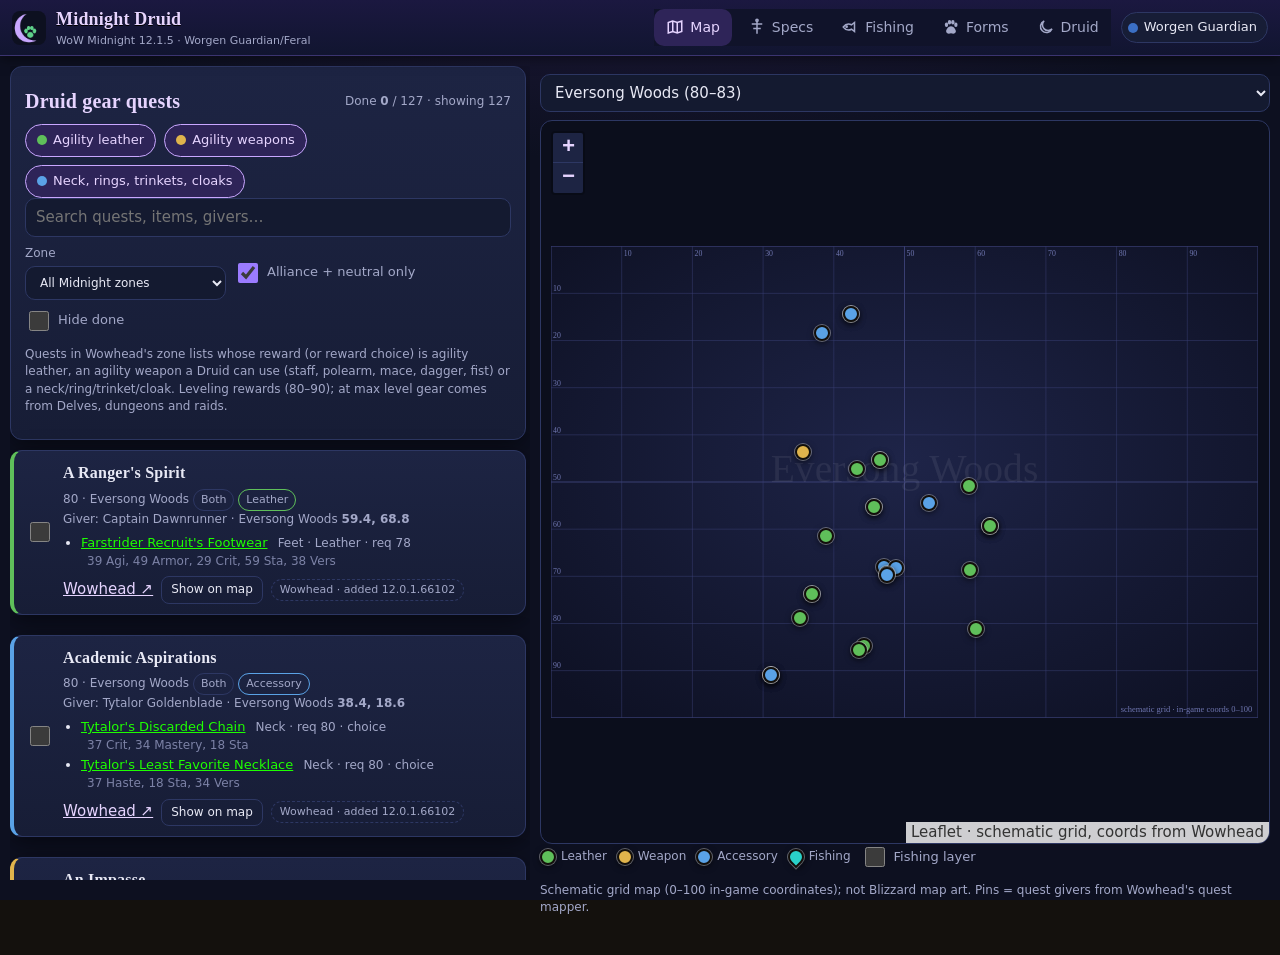
==== midnight/index.html @ b001a468 "WoW companion apps" ====
<!doctype html>
<html lang="en">
<head>
<meta charset="utf-8">
<meta name="viewport" content="width=device-width,initial-scale=1,viewport-fit=cover">
<title>Midnight Druid — WoW Midnight 12.1.5 Worgen Guardian/Feral companion</title>
<meta name="description" content="Fan-made WoW Midnight companion for a Worgen Druid: gear-quest map, Guardian/Feral builds and stats, fishing guide and a form Pokédex.">
<meta name="theme-color" content="#0f1220">
<link rel="manifest" href="manifest.webmanifest">
<link rel="icon" href="icons/icon-192.png" type="image/png">
<link rel="apple-touch-icon" href="icons/apple-touch-icon.png">
<meta name="apple-mobile-web-app-capable" content="yes">
<meta name="apple-mobile-web-app-status-bar-style" content="black-translucent">
<link rel="stylesheet" href="vendor/leaflet/leaflet.css">
<link rel="stylesheet" href="css/app.css">
</head>
<body class="midnight">
<header class="top">
  <img class="logo" src="icons/icon-192.png" alt="">
  <div><h1>Midnight Druid</h1><div class="sub">WoW Midnight 12.1.5 · Worgen Guardian/Feral</div></div>
  <div class="grow"></div>
  <nav class="tabs" role="tablist" aria-label="Sections">
    <button data-view="map" role="tab" aria-selected="true"><svg viewBox="0 0 24 24" fill="none" stroke="currentColor" stroke-width="2"><path d="M9 4 3 6v14l6-2 6 2 6-2V4l-6 2-6-2z"/><path d="M9 4v14M15 6v14"/></svg>Map</button>
    <button data-view="specs" role="tab" aria-selected="false"><svg viewBox="0 0 24 24" fill="none" stroke="currentColor" stroke-width="2"><path d="M12 3v18M5 8h14M7 14h10"/><circle cx="12" cy="3" r="1.5"/></svg>Specs</button>
    <button data-view="fishing" role="tab" aria-selected="false"><svg viewBox="0 0 24 24" fill="none" stroke="currentColor" stroke-width="2"><path d="M3 12c3-4 7-5 11-3l4-3v12l-4-3c-4 2-8 1-11-3z"/><circle cx="7.5" cy="11.5" r=".8" fill="currentColor"/></svg>Fishing</button>
    <button data-view="forms" role="tab" aria-selected="false"><svg viewBox="0 0 24 24" fill="currentColor"><ellipse cx="6" cy="9" rx="2.2" ry="3"/><ellipse cx="10" cy="5.5" rx="2.2" ry="3"/><ellipse cx="14.5" cy="5.5" rx="2.2" ry="3"/><ellipse cx="18.5" cy="9" rx="2.2" ry="3"/><path d="M12 11c3.5 0 6.5 4.2 6.5 6.8 0 2.2-1.8 3.2-3.6 3.2-1.2 0-1.9-.6-2.9-.6s-1.7.6-2.9.6c-1.8 0-3.6-1-3.6-3.2C5.5 15.2 8.5 11 12 11z"/></svg>Forms</button>
    <button data-view="druid" role="tab" aria-selected="false"><svg viewBox="0 0 24 24" fill="none" stroke="currentColor" stroke-width="2"><path d="M20 14.5A8 8 0 1 1 9.5 4a6.5 6.5 0 0 0 10.5 10.5z"/></svg>Druid</button>
  </nav>
  <button class="charpill" id="charpill" aria-label="Switch spec"></button>
</header>
<main>
  <div id="loading" class="empty">Loading Midnight data…</div>
  <section class="view on" id="view-map" aria-label="Map"></section>
  <section class="view" id="view-specs" aria-label="Specs"></section>
  <section class="view" id="view-fishing" aria-label="Fishing"></section>
  <section class="view" id="view-forms" aria-label="Forms"></section>
  <section class="view" id="view-druid" aria-label="Druid"></section>
</main>
<div id="map-holder" style="height:300px"></div>
<script src="vendor/leaflet/leaflet.js"></script>
<script type="module" src="js/app.js"></script>
</body>
</html>
---- midnight/vendor/leaflet/leaflet.css ----
/* required styles */

.leaflet-pane,
.leaflet-tile,
.leaflet-marker-icon,
.leaflet-marker-shadow,
.leaflet-tile-container,
.leaflet-pane > svg,
.leaflet-pane > canvas,
.leaflet-zoom-box,
.leaflet-image-layer,
.leaflet-layer {
	position: absolute;
	left: 0;
	top: 0;
	}
.leaflet-container {
	overflow: hidden;
	}
.leaflet-tile,
.leaflet-marker-icon,
.leaflet-marker-shadow {
	-webkit-user-select: none;
	   -moz-user-select: none;
	        user-select: none;
	  -webkit-user-drag: none;
	}
/* Prevents IE11 from highlighting tiles in blue */
.leaflet-tile::selection {
	background: transparent;
}
/* Safari renders non-retina tile on retina better with this, but Chrome is worse */
.leaflet-safari .leaflet-tile {
	image-rendering: -webkit-optimize-contrast;
	}
/* hack that prevents hw layers "stretching" when loading new tiles */
.leaflet-safari .leaflet-tile-container {
	width: 1600px;
	height: 1600px;
	-webkit-transform-origin: 0 0;
	}
.leaflet-marker-icon,
.leaflet-marker-shadow {
	display: block;
	}
/* .leaflet-container svg: reset svg max-width decleration shipped in Joomla! (joomla.org) 3.x */
/* .leaflet-container img: map is broken in FF if you have max-width: 100% on tiles */
.leaflet-container .leaflet-overlay-pane svg {
	max-width: none !important;
	max-height: none !important;
	}
.leaflet-container .leaflet-marker-pane img,
.leaflet-container .leaflet-shadow-pane img,
.leaflet-container .leaflet-tile-pane img,
.leaflet-container img.leaflet-image-layer,
.leaflet-container .leaflet-tile {
	max-width: none !important;
	max-height: none !important;
	width: auto;
	padding: 0;
	}

.leaflet-container img.leaflet-tile {
	/* See: https://bugs.chromium.org/p/chromium/issues/detail?id=600120 */
	mix-blend-mode: plus-lighter;
}

.leaflet-container.leaflet-touch-zoom {
	-ms-touch-action: pan-x pan-y;
	touch-action: pan-x pan-y;
	}
.leaflet-container.leaflet-touch-drag {
	-ms-touch-action: pinch-zoom;
	/* Fallback for FF which doesn't support pinch-zoom */
	touch-action: none;
	touch-action: pinch-zoom;
}
.leaflet-container.leaflet-touch-drag.leaflet-touch-zoom {
	-ms-touch-action: none;
	touch-action: none;
}
.leaflet-container {
	-webkit-tap-highlight-color: transparent;
}
.leaflet-container a {
	-webkit-tap-highlight-color: rgba(51, 181, 229, 0.4);
}
.leaflet-tile {
	filter: inherit;
	visibility: hidden;
	}
.leaflet-tile-loaded {
	visibility: inherit;
	}
.leaflet-zoom-box {
	width: 0;
	height: 0;
	-moz-box-sizing: border-box;
	     box-sizing: border-box;
	z-index: 800;
	}
/* workaround for https://bugzilla.mozilla.org/show_bug.cgi?id=888319 */
.leaflet-overlay-pane svg {
	-moz-user-select: none;
	}

.leaflet-pane         { z-index: 400; }

.leaflet-tile-pane    { z-index: 200; }
.leaflet-overlay-pane { z-index: 400; }
.leaflet-shadow-pane  { z-index: 500; }
.leaflet-marker-pane  { z-index: 600; }
.leaflet-tooltip-pane   { z-index: 650; }
.leaflet-popup-pane   { z-index: 700; }

.leaflet-map-pane canvas { z-index: 100; }
.leaflet-map-pane svg    { z-index: 200; }

.leaflet-vml-shape {
	width: 1px;
	height: 1px;
	}
.lvml {
	behavior: url(#default#VML);
	display: inline-block;
	position: absolute;
	}


/* control positioning */

.leaflet-control {
	position: relative;
	z-index: 800;
	pointer-events: visiblePainted; /* IE 9-10 doesn't have auto */
	pointer-events: auto;
	}
.leaflet-top,
.leaflet-bottom {
	position: absolute;
	z-index: 1000;
	pointer-events: none;
	}
.leaflet-top {
	top: 0;
	}
.leaflet-right {
	right: 0;
	}
.leaflet-bottom {
	bottom: 0;
	}
.leaflet-left {
	left: 0;
	}
.leaflet-control {
	float: left;
	clear: both;
	}
.leaflet-right .leaflet-control {
	float: right;
	}
.leaflet-top .leaflet-control {
	margin-top: 10px;
	}
.leaflet-bottom .leaflet-control {
	margin-bottom: 10px;
	}
.leaflet-left .leaflet-control {
	margin-left: 10px;
	}
.leaflet-right .leaflet-control {
	margin-right: 10px;
	}


/* zoom and fade animations */

.leaflet-fade-anim .leaflet-popup {
	opacity: 0;
	-webkit-transition: opacity 0.2s linear;
	   -moz-transition: opacity 0.2s linear;
	        transition: opacity 0.2s linear;
	}
.leaflet-fade-anim .leaflet-map-pane .leaflet-popup {
	opacity: 1;
	}
.leaflet-zoom-animated {
	-webkit-transform-origin: 0 0;
	    -ms-transform-origin: 0 0;
	        transform-origin: 0 0;
	}
svg.leaflet-zoom-animated {
	will-change: transform;
}

.leaflet-zoom-anim .leaflet-zoom-animated {
	-webkit-transition: -webkit-transform 0.25s cubic-bezier(0,0,0.25,1);
	   -moz-transition:    -moz-transform 0.25s cubic-bezier(0,0,0.25,1);
	        transition:         transform 0.25s cubic-bezier(0,0,0.25,1);
	}
.leaflet-zoom-anim .leaflet-tile,
.leaflet-pan-anim .leaflet-tile {
	-webkit-transition: none;
	   -moz-transition: none;
	        transition: none;
	}

.leaflet-zoom-anim .leaflet-zoom-hide {
	visibility: hidden;
	}


/* cursors */

.leaflet-interactive {
	cursor: pointer;
	}
.leaflet-grab {
	cursor: -webkit-grab;
	cursor:    -moz-grab;
	cursor:         grab;
	}
.leaflet-crosshair,
.leaflet-crosshair .leaflet-interactive {
	cursor: crosshair;
	}
.leaflet-popup-pane,
.leaflet-control {
	cursor: auto;
	}
.leaflet-dragging .leaflet-grab,
.leaflet-dragging .leaflet-grab .leaflet-interactive,
.leaflet-dragging .leaflet-marker-draggable {
	cursor: move;
	cursor: -webkit-grabbing;
	cursor:    -moz-grabbing;
	cursor:         grabbing;
	}

/* marker & overlays interactivity */
.leaflet-marker-icon,
.leaflet-marker-shadow,
.leaflet-image-layer,
.leaflet-pane > svg path,
.leaflet-tile-container {
	pointer-events: none;
	}

.leaflet-marker-icon.leaflet-interactive,
.leaflet-image-layer.leaflet-interactive,
.leaflet-pane > svg path.leaflet-interactive,
svg.leaflet-image-layer.leaflet-interactive path {
	pointer-events: visiblePainted; /* IE 9-10 doesn't have auto */
	pointer-events: auto;
	}

/* visual tweaks */

.leaflet-container {
	background: #ddd;
	outline-offset: 1px;
	}
.leaflet-container a {
	color: #0078A8;
	}
.leaflet-zoom-box {
	border: 2px dotted #38f;
	background: rgba(255,255,255,0.5);
	}


/* general typography */
.leaflet-container {
	font-family: "Helvetica Neue", Arial, Helvetica, sans-serif;
	font-size: 12px;
	font-size: 0.75rem;
	line-height: 1.5;
	}


/* general toolbar styles */

.leaflet-bar {
	box-shadow: 0 1px 5px rgba(0,0,0,0.65);
	border-radius: 4px;
	}
.leaflet-bar a {
	background-color: #fff;
	border-bottom: 1px solid #ccc;
	width: 26px;
	height: 26px;
	line-height: 26px;
	display: block;
	text-align: center;
	text-decoration: none;
	color: black;
	}
.leaflet-bar a,
.leaflet-control-layers-toggle {
	background-position: 50% 50%;
	background-repeat: no-repeat;
	display: block;
	}
.leaflet-bar a:hover,
.leaflet-bar a:focus {
	background-color: #f4f4f4;
	}
.leaflet-bar a:first-child {
	border-top-left-radius: 4px;
	border-top-right-radius: 4px;
	}
.leaflet-bar a:last-child {
	border-bottom-left-radius: 4px;
	border-bottom-right-radius: 4px;
	border-bottom: none;
	}
.leaflet-bar a.leaflet-disabled {
	cursor: default;
	background-color: #f4f4f4;
	color: #bbb;
	}

.leaflet-touch .leaflet-bar a {
	width: 30px;
	height: 30px;
	line-height: 30px;
	}
.leaflet-touch .leaflet-bar a:first-child {
	border-top-left-radius: 2px;
	border-top-right-radius: 2px;
	}
.leaflet-touch .leaflet-bar a:last-child {
	border-bottom-left-radius: 2px;
	border-bottom-right-radius: 2px;
	}

/* zoom control */

.leaflet-control-zoom-in,
.leaflet-control-zoom-out {
	font: bold 18px 'Lucida Console', Monaco, monospace;
	text-indent: 1px;
	}

.leaflet-touch .leaflet-control-zoom-in, .leaflet-touch .leaflet-control-zoom-out  {
	font-size: 22px;
	}


/* layers control */

.leaflet-control-layers {
	box-shadow: 0 1px 5px rgba(0,0,0,0.4);
	background: #fff;
	border-radius: 5px;
	}
.leaflet-control-layers-toggle {
	background-image: url(images/layers.png);
	width: 36px;
	height: 36px;
	}
.leaflet-retina .leaflet-control-layers-toggle {
	background-image: url(images/layers-2x.png);
	background-size: 26px 26px;
	}
.leaflet-touch .leaflet-control-layers-toggle {
	width: 44px;
	height: 44px;
	}
.leaflet-control-layers .leaflet-control-layers-list,
.leaflet-control-layers-expanded .leaflet-control-layers-toggle {
	display: none;
	}
.leaflet-control-layers-expanded .leaflet-control-layers-list {
	display: block;
	position: relative;
	}
.leaflet-control-layers-expanded {
	padding: 6px 10px 6px 6px;
	color: #333;
	background: #fff;
	}
.leaflet-control-layers-scrollbar {
	overflow-y: scroll;
	overflow-x: hidden;
	padding-right: 5px;
	}
.leaflet-control-layers-selector {
	margin-top: 2px;
	position: relative;
	top: 1px;
	}
.leaflet-control-layers label {
	display: block;
	font-size: 13px;
	font-size: 1.08333em;
	}
.leaflet-control-layers-separator {
	height: 0;
	border-top: 1px solid #ddd;
	margin: 5px -10px 5px -6px;
	}

/* Default icon URLs */
.leaflet-default-icon-path { /* used only in path-guessing heuristic, see L.Icon.Default */
	background-image: url(images/marker-icon.png);
	}


/* attribution and scale controls */

.leaflet-container .leaflet-control-attribution {
	background: #fff;
	background: rgba(255, 255, 255, 0.8);
	margin: 0;
	}
.leaflet-control-attribution,
.leaflet-control-scale-line {
	padding: 0 5px;
	color: #333;
	line-height: 1.4;
	}
.leaflet-control-attribution a {
	text-decoration: none;
	}
.leaflet-control-attribution a:hover,
.leaflet-control-attribution a:focus {
	text-decoration: underline;
	}
.leaflet-attribution-flag {
	display: inline !important;
	vertical-align: baseline !important;
	width: 1em;
	height: 0.6669em;
	}
.leaflet-left .leaflet-control-scale {
	margin-left: 5px;
	}
.leaflet-bottom .leaflet-control-scale {
	margin-bottom: 5px;
	}
.leaflet-control-scale-line {
	border: 2px solid #777;
	border-top: none;
	line-height: 1.1;
	padding: 2px 5px 1px;
	white-space: nowrap;
	-moz-box-sizing: border-box;
	     box-sizing: border-box;
	background: rgba(255, 255, 255, 0.8);
	text-shadow: 1px 1px #fff;
	}
.leaflet-control-scale-line:not(:first-child) {
	border-top: 2px solid #777;
	border-bottom: none;
	margin-top: -2px;
	}
.leaflet-control-scale-line:not(:first-child):not(:last-child) {
	border-bottom: 2px solid #777;
	}

.leaflet-touch .leaflet-control-attribution,
.leaflet-touch .leaflet-control-layers,
.leaflet-touch .leaflet-bar {
	box-shadow: none;
	}
.leaflet-touch .leaflet-control-layers,
.leaflet-touch .leaflet-bar {
	border: 2px solid rgba(0,0,0,0.2);
	background-clip: padding-box;
	}


/* popup */

.leaflet-popup {
	position: absolute;
	text-align: center;
	margin-bottom: 20px;
	}
.leaflet-popup-content-wrapper {
	padding: 1px;
	text-align: left;
	border-radius: 12px;
	}
.leaflet-popup-content {
	margin: 13px 24px 13px 20px;
	line-height: 1.3;
	font-size: 13px;
	font-size: 1.08333em;
	min-height: 1px;
	}
.leaflet-popup-content p {
	margin: 17px 0;
	margin: 1.3em 0;
	}
.leaflet-popup-tip-container {
	width: 40px;
	height: 20px;
	position: absolute;
	left: 50%;
	margin-top: -1px;
	margin-left: -20px;
	overflow: hidden;
	pointer-events: none;
	}
.leaflet-popup-tip {
	width: 17px;
	height: 17px;
	padding: 1px;

	margin: -10px auto 0;
	pointer-events: auto;

	-webkit-transform: rotate(45deg);
	   -moz-transform: rotate(45deg);
	    -ms-transform: rotate(45deg);
	        transform: rotate(45deg);
	}
.leaflet-popup-content-wrapper,
.leaflet-popup-tip {
	background: white;
	color: #333;
	box-shadow: 0 3px 14px rgba(0,0,0,0.4);
	}
.leaflet-container a.leaflet-popup-close-button {
	position: absolute;
	top: 0;
	right: 0;
	border: none;
	text-align: center;
	width: 24px;
	height: 24px;
	font: 16px/24px Tahoma, Verdana, sans-serif;
	color: #757575;
	text-decoration: none;
	background: transparent;
	}
.leaflet-container a.leaflet-popup-close-button:hover,
.leaflet-container a.leaflet-popup-close-button:focus {
	color: #585858;
	}
.leaflet-popup-scrolled {
	overflow: auto;
	}

.leaflet-oldie .leaflet-popup-content-wrapper {
	-ms-zoom: 1;
	}
.leaflet-oldie .leaflet-popup-tip {
	width: 24px;
	margin: 0 auto;

	-ms-filter: "progid:DXImageTransform.Microsoft.Matrix(M11=0.70710678, M12=0.70710678, M21=-0.70710678, M22=0.70710678)";
	filter: progid:DXImageTransform.Microsoft.Matrix(M11=0.70710678, M12=0.70710678, M21=-0.70710678, M22=0.70710678);
	}

.leaflet-oldie .leaflet-control-zoom,
.leaflet-oldie .leaflet-control-layers,
.leaflet-oldie .leaflet-popup-content-wrapper,
.leaflet-oldie .leaflet-popup-tip {
	border: 1px solid #999;
	}


/* div icon */

.leaflet-div-icon {
	background: #fff;
	border: 1px solid #666;
	}


/* Tooltip */
/* Base styles for the element that has a tooltip */
.leaflet-tooltip {
	position: absolute;
	padding: 6px;
	background-color: #fff;
	border: 1px solid #fff;
	border-radius: 3px;
	color: #222;
	white-space: nowrap;
	-webkit-user-select: none;
	-moz-user-select: none;
	-ms-user-select: none;
	user-select: none;
	pointer-events: none;
	box-shadow: 0 1px 3px rgba(0,0,0,0.4);
	}
.leaflet-tooltip.leaflet-interactive {
	cursor: pointer;
	pointer-events: auto;
	}
.leaflet-tooltip-top:before,
.leaflet-tooltip-bottom:before,
.leaflet-tooltip-left:before,
.leaflet-tooltip-right:before {
	position: absolute;
	pointer-events: none;
	border: 6px solid transparent;
	background: transparent;
	content: "";
	}

/* Directions */

.leaflet-tooltip-bottom {
	margin-top: 6px;
}
.leaflet-tooltip-top {
	margin-top: -6px;
}
.leaflet-tooltip-bottom:before,
.leaflet-tooltip-top:before {
	left: 50%;
	margin-left: -6px;
	}
.leaflet-tooltip-top:before {
	bottom: 0;
	margin-bottom: -12px;
	border-top-color: #fff;
	}
.leaflet-tooltip-bottom:before {
	top: 0;
	margin-top: -12px;
	margin-left: -6px;
	border-bottom-color: #fff;
	}
.leaflet-tooltip-left {
	margin-left: -6px;
}
.leaflet-tooltip-right {
	margin-left: 6px;
}
.leaflet-tooltip-left:before,
.leaflet-tooltip-right:before {
	top: 50%;
	margin-top: -6px;
	}
.leaflet-tooltip-left:before {
	right: 0;
	margin-right: -12px;
	border-left-color: #fff;
	}
.leaflet-tooltip-right:before {
	left: 0;
	margin-left: -12px;
	border-right-color: #fff;
	}

/* Printing */

@media print {
	/* Prevent printers from removing background-images of controls. */
	.leaflet-control {
		-webkit-print-color-adjust: exact;
		print-color-adjust: exact;
		}
	}
---- midnight/css/app.css ----
:root{
  --bg:#14110d; --bg2:#1c1813; --panel:#221d16; --panel2:#2a241b; --line:#3a3125;
  --text:#efe6d2; --muted:#b5a88e; --dim:#8a7f6a; --gold:#e0b44c; --gold2:#f3d27a;
  --horde:#c0392b; --alliance:#3b6fc4; --ok:#5fbf5a; --blue:#5aa2e6; --rare:#c58bff;
  --radius:12px; --shadow:0 6px 24px rgba(0,0,0,.45);
  --tabh:62px; --toph:56px;
  color-scheme: dark;
}
*{box-sizing:border-box}
html,body{margin:0;height:100%;background:var(--bg);color:var(--text);
  font:15px/1.45 system-ui,-apple-system,"Segoe UI",Roboto,sans-serif;-webkit-text-size-adjust:100%}
body{background:radial-gradient(1200px 600px at 50% -200px,#2b2216 0%,var(--bg) 60%) fixed}
h1,h2,h3,.serif{font-family:Georgia,"Times New Roman",serif;letter-spacing:.2px}
a{color:var(--gold2)} a:hover{color:#fff}
button,select,input{font:inherit;color:inherit}
.sr{position:absolute;width:1px;height:1px;overflow:hidden;clip:rect(0 0 0 0)}

/* top bar */
.top{position:sticky;top:0;z-index:1000;height:var(--toph);display:flex;align-items:center;gap:10px;
  padding:0 12px;padding-top:env(safe-area-inset-top);background:linear-gradient(#231c13,#1a150f);
  border-bottom:1px solid #4a3b22;box-shadow:0 2px 12px rgba(0,0,0,.5)}
.top .logo{width:34px;height:34px;border-radius:8px}
.top h1{font-size:18px;margin:0;color:var(--gold2);text-shadow:0 1px 0 #000}
.top .sub{font-size:11px;color:var(--muted);display:none}
.top .grow{flex:1}
.charpill{display:flex;align-items:center;gap:6px;border:1px solid var(--line);background:var(--panel);
  border-radius:999px;padding:5px 10px 5px 6px;cursor:pointer;font-size:13px;white-space:nowrap}
.charpill .dot{width:10px;height:10px;border-radius:50%}
.dot.H{background:var(--horde)} .dot.A{background:var(--alliance)}

/* tabs (bottom on mobile, top on desktop) */
.tabs{position:fixed;bottom:0;left:0;right:0;z-index:1000;display:flex;height:calc(var(--tabh) + env(safe-area-inset-bottom));
  padding-bottom:env(safe-area-inset-bottom);background:#19140e;border-top:1px solid #4a3b22}
.tabs button{flex:1;background:none;border:0;color:var(--muted);display:flex;flex-direction:column;align-items:center;
  justify-content:center;gap:2px;font-size:12px;cursor:pointer}
.tabs button svg{width:24px;height:24px}
.tabs button[aria-selected=true]{color:var(--gold2)}
main{padding-bottom:calc(var(--tabh) + env(safe-area-inset-bottom) + 8px)}
.view{display:none}.view.on{display:block}

/* generic */
.wrap{max-width:1400px;margin:0 auto;padding:10px}
.card{background:linear-gradient(180deg,var(--panel2),var(--panel));border:1px solid var(--line);border-radius:var(--radius);
  box-shadow:var(--shadow)}
.row{display:flex;gap:8px;align-items:center;flex-wrap:wrap}
.chip{display:inline-flex;align-items:center;gap:6px;border:1px solid var(--line);background:var(--bg2);border-radius:999px;
  padding:6px 11px;font-size:13px;cursor:pointer;user-select:none;white-space:nowrap}
.chip[aria-pressed=true]{border-color:var(--gold);background:#3a2e17;color:var(--gold2)}
.chip .sw{width:10px;height:10px;border-radius:50%}
.field{display:flex;flex-direction:column;gap:3px;font-size:12px;color:var(--muted)}
.field input,.field select,.search{background:var(--bg2);border:1px solid var(--line);border-radius:10px;padding:8px 10px;
  color:var(--text);min-width:0}
.search{width:100%}
.btn{background:#3a2e17;border:1px solid #6b5426;color:var(--gold2);border-radius:10px;padding:8px 12px;cursor:pointer}
.btn.ghost{background:transparent;border-color:var(--line);color:var(--text)}
.btn:active{transform:translateY(1px)}
.small{font-size:12px;color:var(--muted)}
.badge{display:inline-block;font-size:11px;padding:2px 7px;border-radius:999px;border:1px solid var(--line);white-space:nowrap}
.badge.H{border-color:#7a2a22;color:#ff9b8f} .badge.A{border-color:#2b4f8c;color:#9cc0ff} .badge.B{color:var(--muted)}
.badge.rare{border-color:#6c4a96;color:var(--rare)} .badge.elite{border-color:#8a6b2a;color:var(--gold2)}
.badge.cat-gear{border-color:#2f6b2c;color:#9be696} .badge.cat-class{border-color:#7b5f21;color:var(--gold2)}
.badge.cat-ranged{border-color:#2b5a85;color:#9fd0ff} .badge.best{background:#3a2e17;border-color:var(--gold);color:var(--gold2)}
.st{font-size:10.5px;padding:2px 7px;border-radius:6px;border:1px dashed var(--line);white-space:nowrap}
.st-new{border-color:#4f8a3a;color:#a8e58f}.st-changed{border-color:#a07a2a;color:#ffd47a}
.st-listed{border-color:#4b6274;color:#aac7dc}.st-classic{border-color:#6d5a4a;color:#c9b39b}
.q-poor{color:#9d9d9d}.q-common{color:#fff}.q-uncommon{color:#1eff00}.q-rare{color:#0070dd}.q-epic{color:#a335ee}
.empty{padding:30px;text-align:center;color:var(--muted)}
.check{display:flex;align-items:center;gap:6px;cursor:pointer;font-size:13px}
.check input{width:20px;height:20px;accent-color:var(--gold)}

/* quests layout */
.qlayout{display:grid;grid-template-columns:1fr;gap:10px}
.filters{padding:10px;display:flex;flex-direction:column;gap:8px}
.fgrid{display:grid;grid-template-columns:repeat(2,minmax(0,1fr));gap:8px}
.mapbar select{background:var(--bg2);border:1px solid var(--line);border-radius:10px;padding:8px 10px;color:var(--text)}
#map{position:relative;overflow:hidden;height:56vh;min-height:320px;border-radius:var(--radius);border:1px solid var(--line);background:#16130f}
.mapbar{display:flex;gap:6px;align-items:center;padding:8px 0;flex-wrap:wrap}
.mapbar select{flex:1;min-width:150px}
.qlist{display:flex;flex-direction:column;gap:8px}
.q{padding:10px 12px;display:grid;grid-template-columns:auto 1fr;gap:4px 10px;border-left:4px solid var(--line)}
.q.done{opacity:.55}
.q.sel{outline:2px solid var(--gold)}
.q h3{margin:0;font-size:15.5px;line-height:1.25}
.q .meta{font-size:12.5px;color:var(--muted)}
.q .rew{margin-top:4px;display:flex;flex-direction:column;gap:3px}
.reward{font-size:13px;background:var(--bg2);border:1px solid var(--line);border-radius:8px;padding:5px 8px}
.reward .stats{color:var(--muted);font-size:12px}
.reward .stats b{color:#9be696;font-weight:600}
.q .links{display:flex;gap:10px;font-size:12.5px;margin-top:4px;flex-wrap:wrap;align-items:center}
.lvl{font-variant-numeric:tabular-nums;font-weight:700;color:var(--gold2)}
.counter{font-size:13px;color:var(--muted)}
.counter b{color:var(--gold2)}
.listhead{display:flex;justify-content:space-between;align-items:center;gap:8px;flex-wrap:wrap;padding:2px 2px 0}
.more{display:block;width:100%;margin:6px 0}

/* map markers */
.mk{width:16px;height:16px;border-radius:50%;border:2px solid #120f0b;box-shadow:0 0 0 1px rgba(255,255,255,.35),0 2px 6px rgba(0,0,0,.6)}
.mk.done{filter:grayscale(1);opacity:.5}
.mk.beast{border-radius:4px;transform:rotate(45deg)}
.leaflet-container{background:#16130f;font:inherit}
.leaflet-popup-content-wrapper,.leaflet-popup-tip{background:var(--panel2);color:var(--text);border:1px solid var(--line)}
.leaflet-popup-content{margin:10px 12px;font-size:13px}
.leaflet-control-zoom a{background:var(--panel2)!important;color:var(--gold2)!important;border-color:var(--line)!important}
.zlabel{color:#3b2d16;font:600 12px Georgia,serif;text-shadow:0 0 3px #e8d6a6;white-space:nowrap;pointer-events:none;
  background:none;border:0;box-shadow:none}
.leaflet-tooltip.zlabel:before{display:none}
.maplegend{font-size:12px;color:var(--muted);display:flex;gap:10px;flex-wrap:wrap}
.maplegend span{display:inline-flex;gap:5px;align-items:center}

/* pokedex */
.dexhead{padding:12px;display:flex;flex-direction:column;gap:10px}
.progress{height:10px;background:var(--bg2);border-radius:999px;border:1px solid var(--line);overflow:hidden}
.progress i{display:block;height:100%;background:linear-gradient(90deg,#8a6a24,var(--gold2))}
.dex{display:grid;grid-template-columns:1fr;gap:10px;margin-top:10px}
.bcard{padding:12px;display:flex;flex-direction:column;gap:6px;border-top:3px solid var(--line)}
.bcard.caught{border-top-color:var(--ok)}
.bcard.israre{border-top-color:var(--rare)}
.bcard.israre.caught{border-top-color:var(--ok)}
.bcard h3{margin:0;font-size:16px}
.bcard .fam{display:flex;gap:8px;align-items:center}
.famicon{width:34px;height:34px;flex:none;border-radius:8px;background:#2f2618;border:1px solid #5b4720;display:grid;place-items:center}
.famicon svg{width:24px;height:24px;fill:var(--gold2)}
.kv{display:grid;grid-template-columns:88px 1fr;gap:3px 8px;font-size:13px}
.kv dt{color:var(--dim)} .kv dd{margin:0}
.abil{display:flex;gap:4px;flex-wrap:wrap}
.abil span{font-size:11.5px;background:var(--bg2);border:1px solid var(--line);border-radius:6px;padding:1px 6px}
.abil span.uniq{border-color:#7b5f21;color:var(--gold2)}
.look{font-size:12.5px;color:var(--muted);font-style:italic}

/* settings */
.settings{padding:14px;display:flex;flex-direction:column;gap:14px;max-width:760px;margin:0 auto}
.racegrid{display:grid;grid-template-columns:repeat(2,minmax(0,1fr));gap:8px}
.race{padding:10px;border-radius:10px;border:1px solid var(--line);background:var(--bg2);cursor:pointer;text-align:left}
.race[aria-pressed=true]{border-color:var(--gold);background:#3a2e17}
.race small{display:block;color:var(--muted)}
.sources li{margin-bottom:6px}
.toast{position:fixed;left:50%;bottom:calc(var(--tabh) + 18px);transform:translateX(-50%);background:#3a2e17;border:1px solid var(--gold);
  color:var(--gold2);padding:9px 14px;border-radius:10px;z-index:2000;box-shadow:var(--shadow);font-size:14px}
dialog{background:var(--panel);color:var(--text);border:1px solid var(--line);border-radius:14px;max-width:min(560px,94vw)}
dialog::backdrop{background:rgba(0,0,0,.6)}

@media (min-width:700px){
  .dex{grid-template-columns:repeat(2,minmax(0,1fr))}
  .fgrid{grid-template-columns:repeat(4,minmax(0,1fr))}
  .dexhead .fgrid{grid-template-columns:repeat(6,minmax(0,1fr))}
  .racegrid{grid-template-columns:repeat(3,minmax(0,1fr))}
  .top .sub{display:block}
}
@media (min-width:1000px){
  :root{--tabh:0px}
  .tabs{position:static;height:auto;border:0;background:none;padding:0;gap:4px}
  .tabs button{flex-direction:row;gap:6px;font-size:14px;padding:8px 12px;border-radius:10px}
  .tabs button[aria-selected=true]{background:#3a2e17}
  .tabs button svg{width:18px;height:18px}
  .topnav{display:flex}
  main{padding-bottom:16px}
  .qlayout{grid-template-columns:minmax(380px,520px) 1fr;align-items:start}
  .qlayout .mapcol{position:sticky;top:calc(var(--toph) + 10px);order:2}
  .qlayout .listcol{order:1;max-height:calc(100vh - var(--toph) - 30px);overflow:auto;padding-right:4px}
  #map{height:calc(100vh - var(--toph) - 120px)}
  .dex{grid-template-columns:repeat(3,minmax(0,1fr))}
  .toast{bottom:24px}
}
@media (min-width:1500px){.dex{grid-template-columns:repeat(4,minmax(0,1fr))}}

/* fishing */
.seg{display:flex;gap:4px;flex-wrap:wrap}
.seg button{flex:1;min-width:max-content;background:var(--bg2);border:1px solid var(--line);color:var(--muted);border-radius:10px;padding:7px 10px;cursor:pointer;font-size:13px}
.seg button[aria-pressed=true]{border-color:var(--gold);background:#3a2e17;color:var(--gold2)}
.sk{font-size:11px;margin-left:6px;padding:1px 6px;border-radius:6px;border:1px solid var(--line)}
.sk.ok{border-color:#4f8a3a;color:#a8e58f}.sk.mid{border-color:#a07a2a;color:#ffd47a}.sk.low{border-color:#8a3a2a;color:#ff9b8f}
.mk.fish{border-radius:50% 50% 50% 0;transform:rotate(-45deg)}
.mk.fishnpc{width:12px;height:12px;border-radius:3px}
.plist{list-style:none;padding:0;margin:0;display:flex;flex-direction:column;gap:8px;font-size:13px}
.fspot .kv{grid-template-columns:76px 1fr}
.abil span b{color:var(--gold2)}

/* ---------- Midnight Druid theme + components ---------- */
body.midnight{--bg:#0d1020;--bg2:#141a30;--panel:#171d36;--panel2:#1d2443;--line:#2d3763;--text:#e8e9f5;--muted:#a3a8c8;--dim:#7c82a6;
  --gold:#c9a7ff;--gold2:#e6d4ff;--ok:#5fd18a;background:radial-gradient(1200px 600px at 50% -200px,#2a1f4d 0%,var(--bg) 60%) fixed}
body.midnight .top{background:linear-gradient(#1b1840,#111530);border-bottom-color:#3b3470}
body.midnight .tabs{background:#10132a;border-top-color:#3b3470}
body.midnight .chip[aria-pressed=true],body.midnight .seg button[aria-pressed=true]{background:#2e2458;border-color:var(--gold)}
body.midnight .btn{background:#2e2458;border-color:#5a4a9c;color:var(--gold2)}
body.midnight .btn.ghost{background:transparent;border-color:var(--line);color:var(--text)}
body.midnight .check input{accent-color:#9b7bff}
body.midnight #map{background:#0b0e1c}
body.midnight .leaflet-container{background:#0b0e1c}
.pad{padding:12px 14px}.card+.card,.card+.grid3,.grid3+.card{margin-top:10px}
.between{justify-content:space-between}
.card h2{margin:0;font-size:20px;color:var(--gold2)} .card h3{margin:0 0 4px;font-size:16px}
h2.sect{font-size:17px;color:var(--gold2);margin:18px 2px 8px}
.qlist{display:flex;flex-direction:column;gap:10px;margin-top:10px}
.qcard{display:flex;gap:10px;padding:10px 12px}.qcard .body{flex:1;min-width:0}
.isdone{opacity:.62}.isdone h3{text-decoration:line-through}
.rewards{margin:6px 0;padding-left:18px;font-size:13px}.rewards li{margin:2px 0}.rewards .small{margin-left:6px}
.dimmed{display:block;color:var(--dim)}
.tag{font-size:11px;border:1px dashed var(--line);border-radius:999px;padding:2px 8px;color:var(--muted)}
.btn.sm{padding:4px 9px;font-size:12px;border-radius:8px}
.pill{display:inline-block;font-size:12px;border:1px solid var(--line);background:var(--bg2);border-radius:999px;padding:3px 9px;margin:2px;text-decoration:none}
.midnight .plist{display:flex;flex-direction:row;flex-wrap:wrap;gap:2px;margin:6px 0}
.bar{height:8px;background:var(--bg2);border:1px solid var(--line);border-radius:99px;overflow:hidden;margin:8px 0}.bar i{display:block;height:100%;background:linear-gradient(90deg,#7b5cff,#c9a7ff)}
.grid3{display:grid;grid-template-columns:1fr;gap:10px}
@media(min-width:760px){.grid3{grid-template-columns:repeat(2,1fr)}}
@media(min-width:1150px){.grid3{grid-template-columns:repeat(3,1fr)}}
.grid3>.card{margin:0}
.stats{margin:8px 0;padding-left:22px;font-size:15px}.stats li{margin:2px 0}.statline{font-size:15px;font-weight:600}
.hero{margin:14px 0 6px;color:var(--gold2);font-size:15px;border-bottom:1px solid var(--line);padding-bottom:4px}.hero:first-child{margin-top:0}
.build{padding:8px 0;border-bottom:1px dashed var(--line)}
.tstr{display:block;margin-top:6px;font:12px/1.4 ui-monospace,Consolas,monospace;background:#0a0d1a;border:1px solid var(--line);border-radius:8px;padding:6px 8px;
  white-space:nowrap;overflow-x:auto;color:#cfd3f5}
.notes{margin:0;padding-left:18px}.notes li{margin:5px 0}
.dex{display:grid;grid-template-columns:1fr;gap:10px;margin-top:10px}
@media(min-width:760px){.dex{grid-template-columns:repeat(2,1fr)}}@media(min-width:1150px){.dex{grid-template-columns:repeat(3,1fr)}}
.fcard{display:flex;gap:10px;padding:10px 12px;margin:0!important}.fcard .body{flex:1;min-width:0}.fcard p{margin:6px 0;font-size:13px}
.fg{font-size:30px;width:46px;height:46px;display:grid;place-items:center;background:var(--bg2);border:1px solid var(--line);border-radius:12px;flex:none}
.tt{white-space:pre-wrap;font:12px/1.4 ui-monospace,Consolas,monospace;color:var(--muted);margin:6px 0 0;max-height:180px;overflow:auto}
.warn{color:#ffb070}
.sk{font-size:12px;border:1px solid var(--line);border-radius:999px;padding:2px 8px}
.wrapseg{margin:8px 0}
.qcard .row{margin-top:4px}
.listcol>.card .row{margin-top:8px}
body.midnight .tabs button[aria-selected=true]{color:var(--gold2)}
@media(min-width:900px){body.midnight .tabs button[aria-selected=true]{background:#2e2458}}
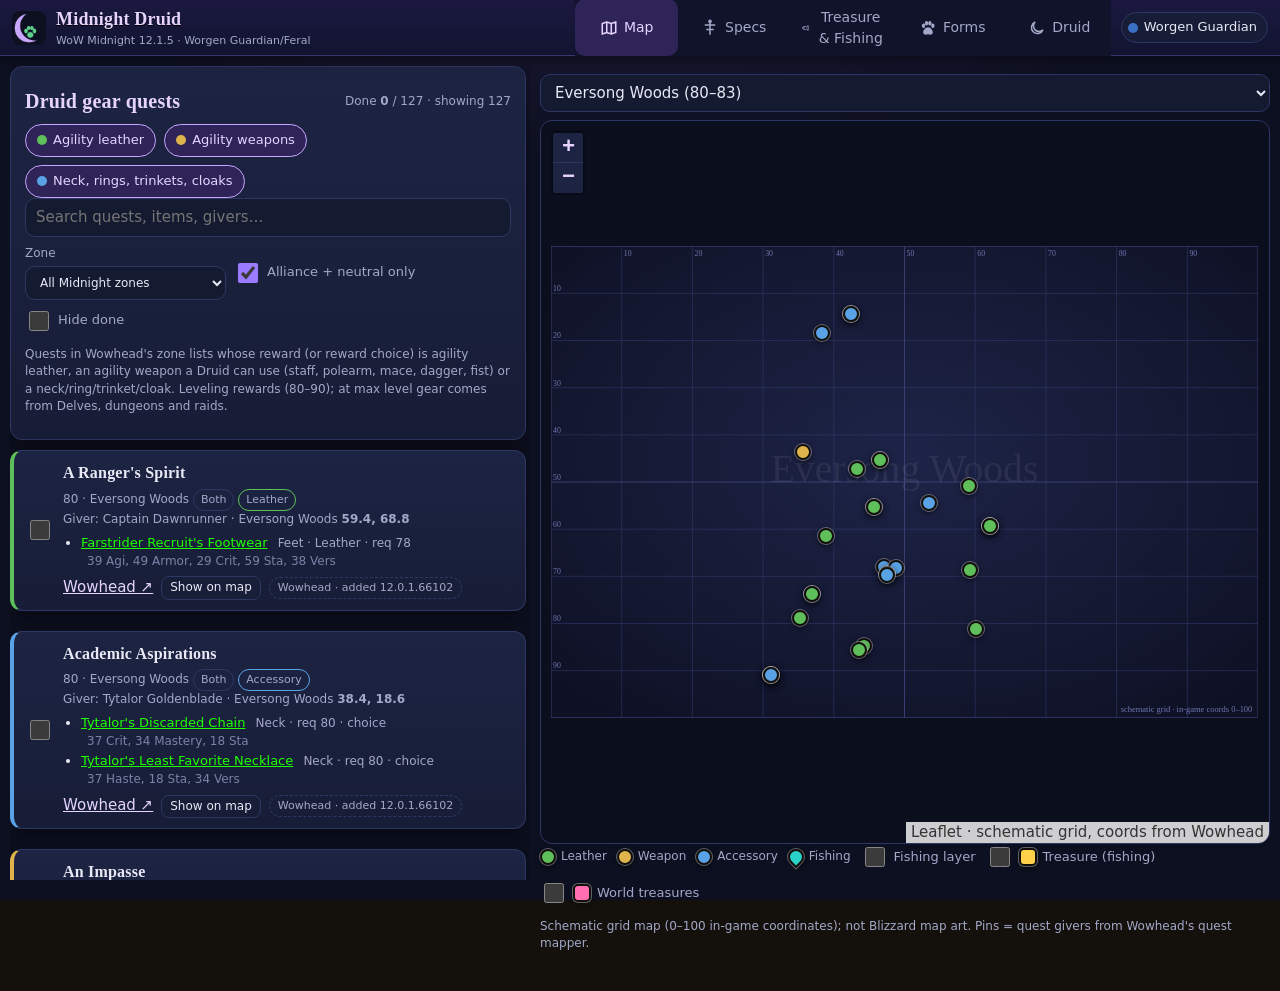
==== commit 2acd274f: "Treasure & Fishing tab: fishing collectibles, world treasures layer, fish sub-view; bump SW caches" ====
--- a/midnight/index.html
+++ b/midnight/index.html
@@ -4,7 +4,7 @@
 <meta charset="utf-8">
 <meta name="viewport" content="width=device-width,initial-scale=1,viewport-fit=cover">
 <title>Midnight Druid — WoW Midnight 12.1.5 Worgen Guardian/Feral companion</title>
-<meta name="description" content="Fan-made WoW Midnight companion for a Worgen Druid: gear-quest map, Guardian/Feral builds and stats, fishing guide and a form Pokédex.">
+<meta name="description" content="Fan-made WoW Midnight companion for a Worgen Druid: gear-quest map, Guardian/Feral builds and stats, treasure &amp; fishing guide and a form Pokédex.">
 <meta name="theme-color" content="#0f1220">
 <link rel="manifest" href="manifest.webmanifest">
 <link rel="icon" href="icons/icon-192.png" type="image/png">
@@ -22,7 +22,7 @@
   <nav class="tabs" role="tablist" aria-label="Sections">
     <button data-view="map" role="tab" aria-selected="true"><svg viewBox="0 0 24 24" fill="none" stroke="currentColor" stroke-width="2"><path d="M9 4 3 6v14l6-2 6 2 6-2V4l-6 2-6-2z"/><path d="M9 4v14M15 6v14"/></svg>Map</button>
     <button data-view="specs" role="tab" aria-selected="false"><svg viewBox="0 0 24 24" fill="none" stroke="currentColor" stroke-width="2"><path d="M12 3v18M5 8h14M7 14h10"/><circle cx="12" cy="3" r="1.5"/></svg>Specs</button>
-    <button data-view="fishing" role="tab" aria-selected="false"><svg viewBox="0 0 24 24" fill="none" stroke="currentColor" stroke-width="2"><path d="M3 12c3-4 7-5 11-3l4-3v12l-4-3c-4 2-8 1-11-3z"/><circle cx="7.5" cy="11.5" r=".8" fill="currentColor"/></svg>Fishing</button>
+    <button data-view="fishing" role="tab" aria-selected="false"><svg viewBox="0 0 24 24" fill="none" stroke="currentColor" stroke-width="2"><path d="M3 12c3-4 7-5 11-3l4-3v12l-4-3c-4 2-8 1-11-3z"/><circle cx="7.5" cy="11.5" r=".8" fill="currentColor"/></svg>Treasure &amp; Fishing</button>
     <button data-view="forms" role="tab" aria-selected="false"><svg viewBox="0 0 24 24" fill="currentColor"><ellipse cx="6" cy="9" rx="2.2" ry="3"/><ellipse cx="10" cy="5.5" rx="2.2" ry="3"/><ellipse cx="14.5" cy="5.5" rx="2.2" ry="3"/><ellipse cx="18.5" cy="9" rx="2.2" ry="3"/><path d="M12 11c3.5 0 6.5 4.2 6.5 6.8 0 2.2-1.8 3.2-3.6 3.2-1.2 0-1.9-.6-2.9-.6s-1.7.6-2.9.6c-1.8 0-3.6-1-3.6-3.2C5.5 15.2 8.5 11 12 11z"/></svg>Forms</button>
     <button data-view="druid" role="tab" aria-selected="false"><svg viewBox="0 0 24 24" fill="none" stroke="currentColor" stroke-width="2"><path d="M20 14.5A8 8 0 1 1 9.5 4a6.5 6.5 0 0 0 10.5 10.5z"/></svg>Druid</button>
   </nav>
@@ -32,7 +32,7 @@
   <div id="loading" class="empty">Loading Midnight data…</div>
   <section class="view on" id="view-map" aria-label="Map"></section>
   <section class="view" id="view-specs" aria-label="Specs"></section>
-  <section class="view" id="view-fishing" aria-label="Fishing"></section>
+  <section class="view" id="view-fishing" aria-label="Treasure &amp; Fishing"></section>
   <section class="view" id="view-forms" aria-label="Forms"></section>
   <section class="view" id="view-druid" aria-label="Druid"></section>
 </main>
--- a/midnight/css/app.css
+++ b/midnight/css/app.css
@@ -222,3 +222,21 @@
 .listcol>.card .row{margin-top:8px}
 body.midnight .tabs button[aria-selected=true]{color:var(--gold2)}
 @media(min-width:900px){body.midnight .tabs button[aria-selected=true]{background:#2e2458}}
+/* Treasure & Fishing */
+.trhead{display:grid;gap:10px;margin-bottom:12px}
+.trhead h2{margin:0}
+.trhead #trFilters{display:grid;gap:8px}
+.trhead #trTypes{gap:6px;flex-wrap:wrap}
+.trlist{display:grid;gap:10px;grid-template-columns:repeat(auto-fill,minmax(min(100%,460px),1fr))}
+.trcard{display:flex;gap:12px;padding:12px;align-items:flex-start}
+.trcard .fg{font-size:26px;line-height:1;flex:none;width:34px;text-align:center}
+.trcard .body{flex:1;min-width:0;display:grid;gap:6px}
+.trcard h3{margin:0;font-size:15.5px;overflow-wrap:anywhere}
+.trcard.isdone{opacity:.62}
+.trcard .srcs{margin:0;padding-left:0;list-style:none;display:grid;gap:5px;font-size:13px}
+.trcard .srcs li{overflow-wrap:anywhere}
+.trcard .tip{margin:0;color:var(--muted)}
+.trcard pre.tt{white-space:pre-wrap;font:12px/1.4 inherit;margin:6px 0 0;color:var(--muted)}
+.btn.sm{padding:2px 8px;font-size:12px;min-height:0}
+.trmore{grid-column:1/-1;justify-self:center}
+.mk.tr{border-radius:5px;display:flex;align-items:center;justify-content:center;font-size:10px;line-height:1;width:18px;height:18px}
